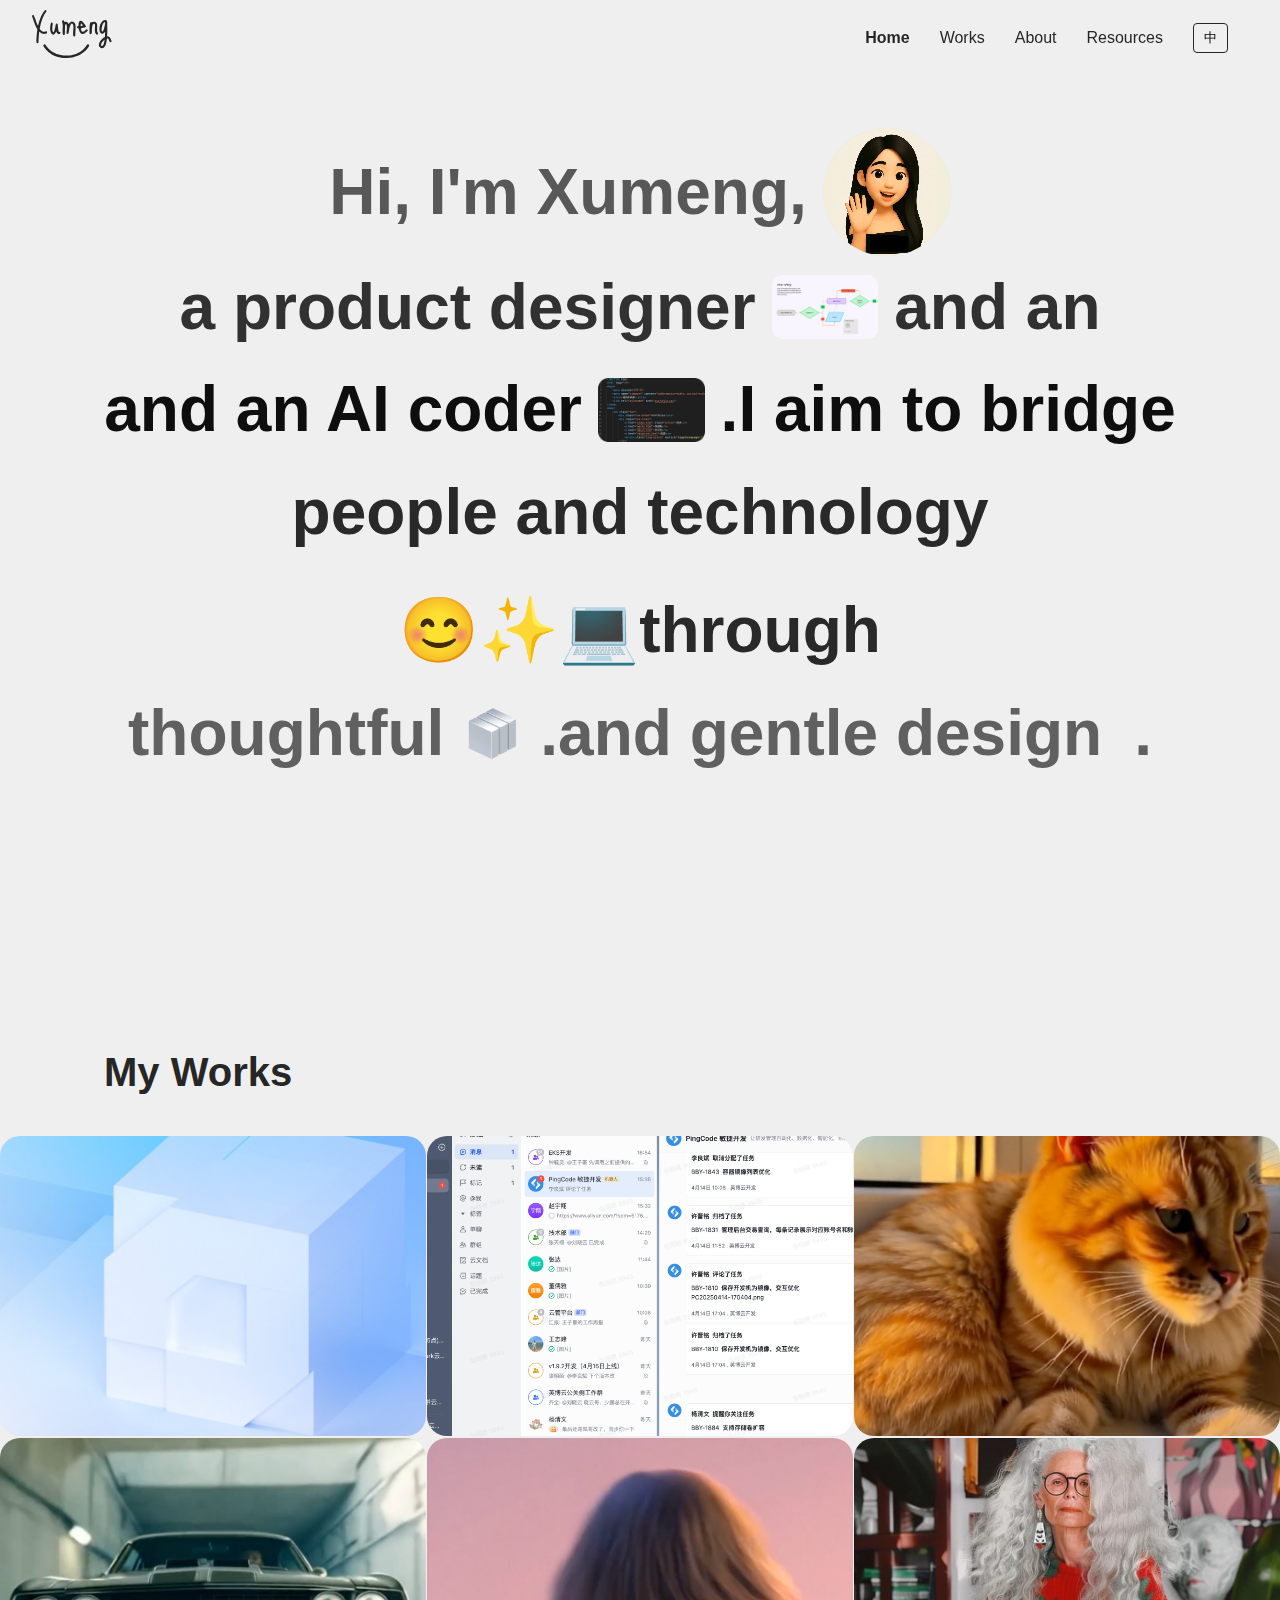
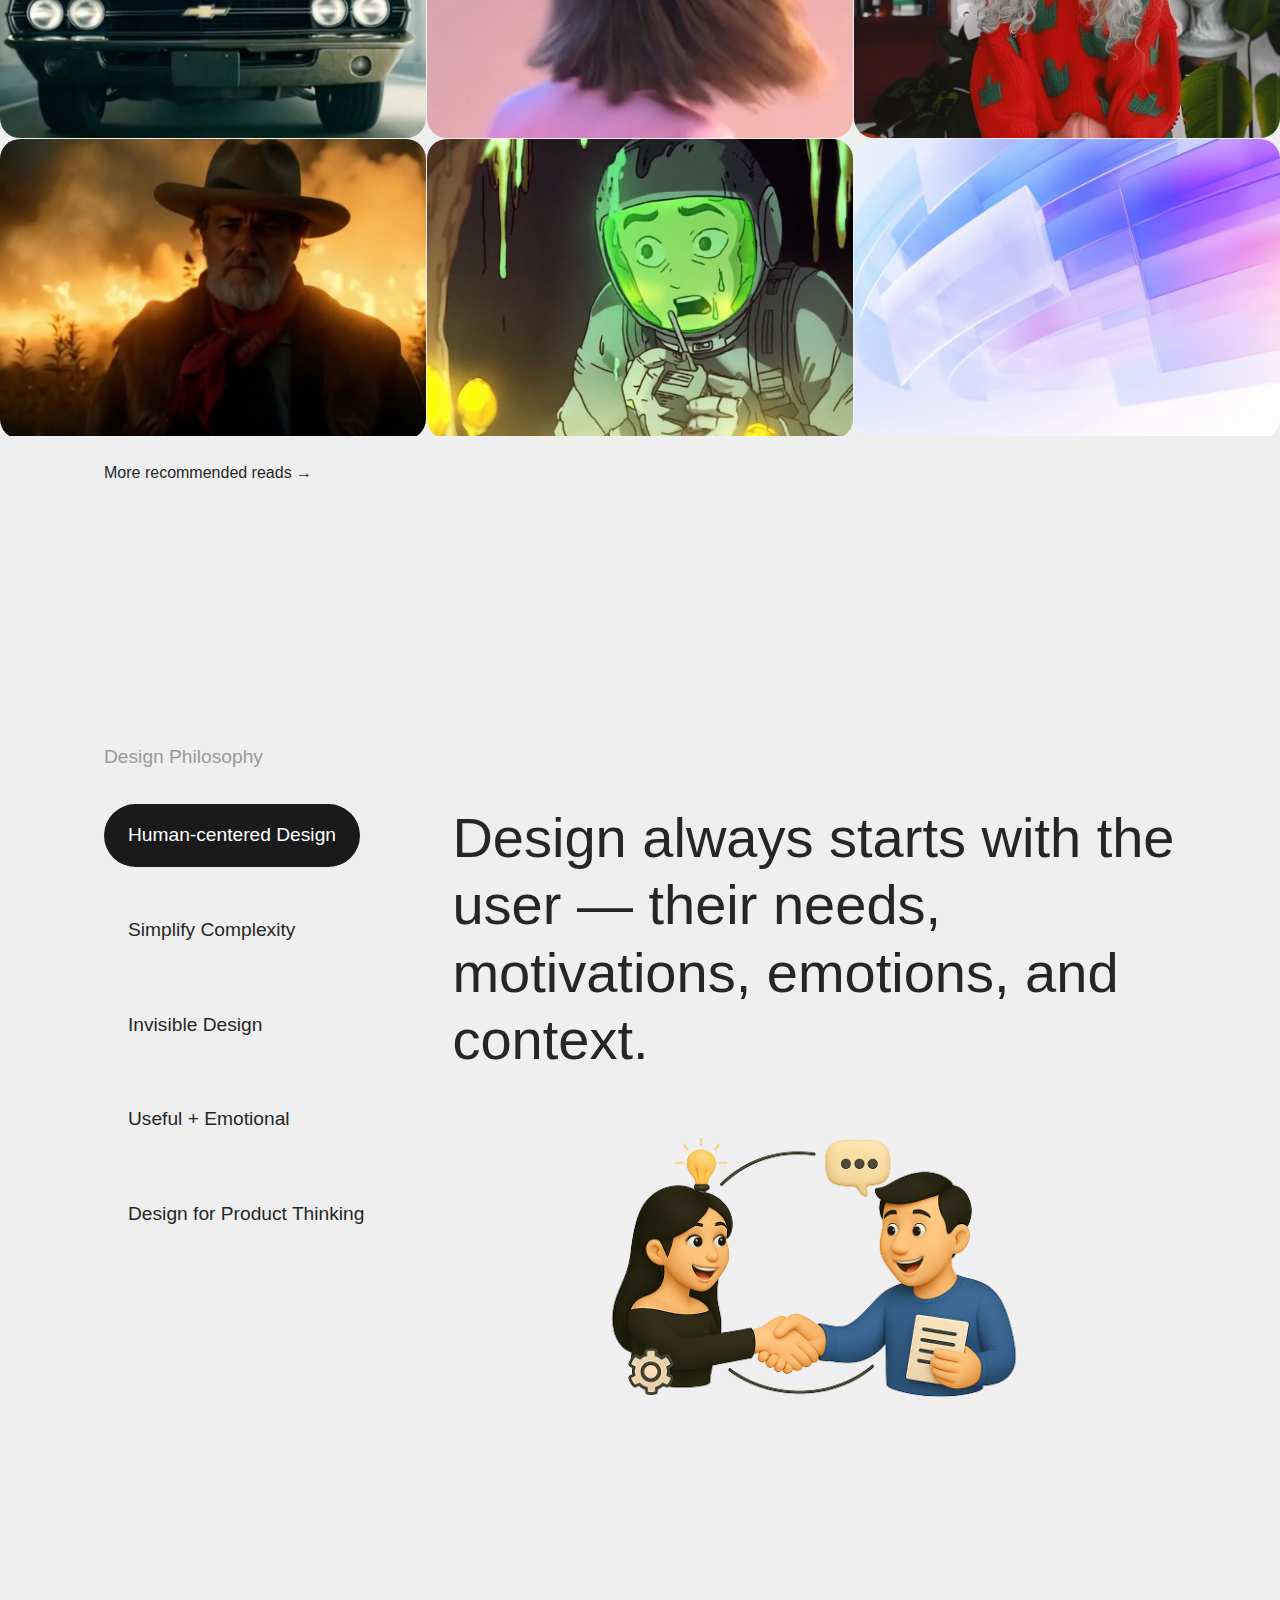
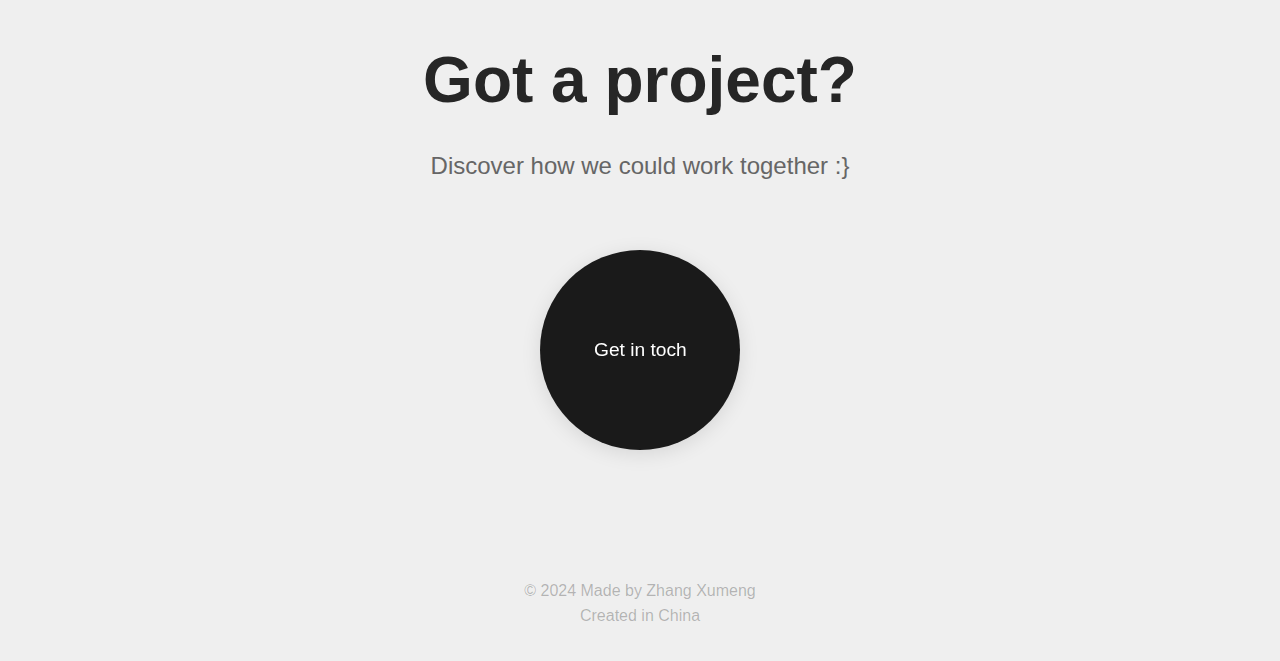
==== index.html @ 0efb1b3d "Initial commit: Portfolio website with animations" ====
<!DOCTYPE html>
<html lang="zh">
<head>
    <meta charset="UTF-8">
    <meta name="viewport" content="width=device-width, initial-scale=1.0">
    <title>Xumeng's Portfolio</title>
    <link rel="stylesheet" href="css/style.css">
</head>
<body>
    <nav class="nav">
        <div class="nav-brand">
            <img src="assets/logo.svg" alt="Logo" class="logo">
        </div>
        <div class="nav-links">
            <a href="index.html" class="active">Home</a>
            <a href="works.html">Works</a>
            <a href="about.html">About</a>
            <a href="resources.html">Resources</a>
            <button class="lang-switch" onclick="toggleLanguage()">EN</button>
        </div>
    </nav>

    <main class="container">
        <section class="section">
                <div class="hero-content">
                    <div class="text-line">Hi, I'm Xumeng,<video autoplay loop muted playsinline class="avatar">
                        <source src="assets/avatar.mp4" type="video/mp4">
                    </video></div>
                    <div class="text-line">a product designer <img src="assets/figmar.png" alt="Design Icon" class="icon">and an </div>
                    <div class="text-line">and an AI coder <img src="assets/coder.png" alt="Code Icon" class="icon">.I aim to bridge </div>
                    <div class="text-line">people and technology <span class="emoji">😊✨💻through </span></div>
                    <div class="text-line">thoughtful <img src="assets/thinking.png" alt="thinking" class="icon">.and gentle design</span><span class="emoji"></span>.</div>
                </div>
        </section>

        <section class="section">
            <h2>My Works</h2>
            <div class="works-grid">
                <!-- 第一列 -->
                <div class="works-column">
                    <div class="works-track">
                        <div class="work-item" style="background-image: url('assets/homeworks/work1.jpg')"></div>
                        <div class="work-item" style="background-image: url('assets/homeworks/work2.jpg')"></div>
                        <div class="work-item" style="background-image: url('assets/homeworks/work3.jpg')"></div>
                        <!-- 重复项用于无缝滚动 -->
                        <div class="work-item" style="background-image: url('assets/homeworks/work1.jpg')"></div>
                        <div class="work-item" style="background-image: url('assets/homeworks/work2.jpg')"></div>
                        <div class="work-item" style="background-image: url('assets/homeworks/work3.jpg')"></div>
                    </div>
                </div>

                <!-- 第二列 -->
                <div class="works-column">
                    <div class="works-track">
                        <div class="work-item" style="background-image: url('assets/homeworks/work4.jpg')"></div>
                        <div class="work-item" style="background-image: url('assets/homeworks/work5.jpg')"></div>
                        <div class="work-item" style="background-image: url('assets/homeworks/work6.jpg')"></div>
                        <!-- 重复项用于无缝滚动 -->
                        <div class="work-item" style="background-image: url('assets/homeworks/work4.jpg')"></div>
                        <div class="work-item" style="background-image: url('assets/homeworks/work5.jpg')"></div>
                        <div class="work-item" style="background-image: url('assets/homeworks/work6.jpg')"></div>
                    </div>
                </div>

                <!-- 第三列 -->
                <div class="works-column">
                    <div class="works-track">
                        <div class="work-item" style="background-image: url('assets/homeworks/work7.jpg')"></div>
                        <div class="work-item" style="background-image: url('assets/homeworks/work8.jpg')"></div>
                        <div class="work-item" style="background-image: url('assets/homeworks/work9.jpg')"></div>
                        <!-- 重复项用于无缝滚动 -->
                        <div class="work-item" style="background-image: url('assets/homeworks/work7.jpg')"></div>
                        <div class="work-item" style="background-image: url('assets/homeworks/work8.jpg')"></div>
                        <div class="work-item" style="background-image: url('assets/homeworks/work9.jpg')"></div>
                    </div>
                </div>
            </div>
            <a href="works.html" class="more-works">More recommended reads →</a>
        </section>


        <section class="section">
            <div class="tag-container">Design Philosophy</div>
            <div class="philosophy-container">
                <div class="philosophy-list-container">
                    <ul class="philosophy-list">
                        <li class="active" data-key="human-centered">Human-centered Design</li>
                        <li data-key="simplify">Simplify Complexity</li>
                        <li data-key="invisible">Invisible Design</li>
                        <li data-key="emotional">Useful + Emotional</li>
                        <li data-key="product">Design for Product Thinking</li>
                    </ul>
                </div>
                <div class="philosophy-content">
                    <div class="content-wrapper">
                        <h2 class="philosophy-title">Design always starts with the user — their needs, motivations, emotions, and context.</h2>
                        <img src="assets/philosophy/design-illustration.png" alt="Design Philosophy Illustration" class="philosophy-image">
                    </div>
                </div>
            </div>
        </section>

       

        <section class="contact">
            <h2>Got a project?</h2>
            <p>Discover how we could work together :}</p>
            <div class="contact-button-container">
                <button class="get-in-touch"><span>Get in toch</span></button>
                <div class="contact-avatars">
                    <img src="assets/contact/avatar-1.png" alt="Avatar" class="contact-avatar">
                    <img src="assets/contact/avatar-2.png" alt="Avatar" class="contact-avatar">
                    <img src="assets/contact/avatar-3.png" alt="Avatar" class="contact-avatar">
                    <img src="assets/contact/avatar-4.png" alt="Avatar" class="contact-avatar">
                </div>
            </div>
        </section>
    </main>

    <footer>
        <p>© 2024 Made by Zhang Xumeng</p>
        <p>Created in China</p>
    </footer>

    <script src="js/translations.js"></script>
    <script src="js/main.js"></script>
</body>
</html>
---- css/style.css ----
/* ==========================================================================
   全局变量和基础设置
   ========================================================================== */

:root {
    /* 颜色系统 */
    --primary-color: rgb(38, 38, 38);        /* 主要文字颜色，用于标题和重要文本 */
    --secondary-color: #666;                  /* 次要文字颜色，用于正文和描述性文本 */
    --tertiary-color: rgba(0, 0, 0, 0.26);   /* 三级文字颜色，用于辅助信息和页脚 */
    --background-color: rgb(239, 239, 239);   /* 背景颜色，提供舒适的阅读体验 */
    --accent-color: #3d16ff;                  /* 强调色，用于交互元素和高亮显示 */

    /* 布局系统 */
    --spacing-unit: 20px;                     /* 基础间距单位，用于保持布局的一致性 */
    --max-width: 1200px;                      /* 内容区域最大宽度，确保在大屏幕上不会过宽 */
    --min-width: 1024px;                      /* 最小宽度限制，确保在小屏幕上不会过窄 */
}

/* 重置默认样式 */
* {
    margin: 0;
    padding: 0;
    box-sizing: border-box;                   /* 确保padding和border不会影响元素的实际宽度 */
}

/* ==========================================================================
   基础布局和排版
   ========================================================================== */

body {
    font-family: -apple-system, BlinkMacSystemFont, "Helvetica Neue", Helvetica, "Segoe UI", Roboto, Oxygen, Ubuntu, Cantarell, sans-serif;
    line-height: 1.6;                         /* 行高设置为1.6，提供良好的阅读体验 */
    color: var(--primary-color);
    background-color: var(--background-color);
    min-width: var(--min-width);
}

/* ==========================================================================
   导航栏样式
   ========================================================================== */

.nav {
    position: fixed;                          /* 固定定位，始终显示在页面顶部 */
    top: 0;
    left: 0;
    right: 0;
    padding: 10px 32px;                      /* 上下内边距较小，左右内边距较大，提供更好的视觉平衡 */
    display: flex;
    justify-content: space-between;           /* 两端对齐，logo在左，导航链接在右 */
    align-items: center;
    z-index: 1000;                           /* 确保导航栏始终显示在其他内容之上 */
}

.nav-brand .logo {
    height: 3rem;                            /* 较大的logo尺寸，提高品牌识别度 */
}

.nav-links {
    display: flex;
    gap: 30px;                               /* 导航链接之间的间距 */
    align-items: center;
    backdrop-filter: blur(10px);             /* 毛玻璃效果，增加视觉层次感 */
    background-color: rgba(239, 239, 239, 0.20);  /* 半透明背景，与毛玻璃效果配合 */
    padding: 10px 20px;                      /* 内边距，使导航链接区域更加突出 */
    border-radius: 10px;                     /* 圆角，增加现代感 */
}

.nav-links a {
    text-decoration: none;
    color: var(--primary-color);
    transition: color 0.3s ease;             /* 颜色过渡动画，提供平滑的交互体验 */
}

.nav-links a:hover,
.nav-links a.active {
    font-weight: 600;                        /* 悬停和激活状态使用加粗字体，提供视觉反馈 */
}

/* 语言切换按钮样式 */
.lang-switch {
    background: none;
    border: 1px solid var(--primary-color);
    padding: 5px 10px;
    border-radius: 4px;
    cursor: pointer;
    transition: all 0.3s ease;               /* 所有属性都添加过渡动画 */
}

.lang-switch:hover {
    background-color: var(--primary-color);
    color: var(--background-color);
}

/* ==========================================================================
   主要内容区域
   ========================================================================== */

.container {
    max-width: var(--max-width);
    margin: 0 auto;
    position: relative;
}

.section {
    position: relative;
    width: 100%;
    padding: 8rem 4rem;
    align-items: center;                     /* 垂直居中 */
}

.divider {
    border: 1px solid #ff0000;
    margin: 2rem 0;
}

.tag-container {
    font-size: 1.2rem;
    color: #999;
    margin-bottom: 2rem;
}

h2 {
    font-size: 2.5rem;
    margin-bottom: 2rem;
}

/* ==========================================================================
   英雄区域（首页顶部区域）
   ========================================================================== */

/* 标题描述文本样式 */
.hero-content { 
    font-size: 4rem;
    line-height: 1.6;
    font-weight: 600;
    margin: 0 auto;
    display: flex;
    flex-direction: column;
    justify-content: center;
    text-align: center;
}

.hero-content .text-line {
    color: var(--primary-color);
    display: flex;
    align-items: center;
    justify-content: center;
    gap: 1rem;
    flex-wrap: wrap;
    width: 100%;
    word-break: break-word;
    transition: color 0.1s ease; /* 缩短过渡时间使效果更明显 */
}

.hero-content .emoji {
    display: inline-flex;
    align-items: center;
}

.avatar {
    width: 8rem;
    height: 8rem; /* 添加高度确保视频保持正方形 */
    border-radius: 50%;
    display: inline-block;
    vertical-align: middle;
    flex-shrink: 0;
    object-fit: cover; /* 确保视频填充整个区域 */
    background: rgba(0,0,0,0.05); /* 添加背景色，防止加载时出现空白 */
}

.hero-content .icon {
    height: 4rem;
    display: inline-block;
    vertical-align: middle;
    flex-shrink: 0; /* 防止图片被压缩 */
}

/* ==========================================================================
   设计理念部分
   ========================================================================== */

/* 设计理念部分容器 */
.philosophy-container {
    display: grid;
    grid-template-columns: 1fr 3fr;  /* 左边占1份，右边占3份 */
    gap: 4rem;                       /* 左右两栏之间的间距 */
    padding: 0rem 0;
    align-items: start;              /* 顶部对齐 */
}

/* 左侧列表容器 */
.philosophy-list-container {
    grid-column: 1 / 2;             /* 占据第一列 */
    position: sticky;               /* 使列表在滚动时保持固定 */
}

/* 右侧内容区域 */
.philosophy-content {
    grid-column: 2 / 3;             /* 占据第二列 */
    opacity: 1;
    transition: opacity 0.3s ease;
}

/* 设计理念列表的基础样式 */
.philosophy-list {
    list-style: none;
    display: flex;
    flex-direction: column;        /* 垂直排列 */
    gap: 1rem;                    /* 增加间距，从0.2rem改为1rem */
    align-items: flex-start;      /* 左对齐 */
    width: 100%;                  /* 占满容器宽度 */
}

/* 列表项的样式设置 */
.philosophy-list li {
    font-size: 1.2rem;
    padding: 1rem 1.5rem;
    margin-bottom: 1rem;
    cursor: pointer;
    color: var(--primary-color);
    border-radius: 100px;
    transition: background-color 0.3s ease, color 0.3s ease;
    text-align: center;
    display: inline-block;     /* ✅ 保持内容宽度自适应 */
    background-color: transparent;
    white-space: nowrap;       /* ✅ 防止文字换行导致宽度撑开 */
}

/* 鼠标悬停时加一点浅灰背景 */
.philosophy-list li:hover {
    background-color: rgba(0, 0, 0, 0.06);
}

/* 激活状态：黑底白字 */
.philosophy-list li.active {
    background-color: #1a1a1a;
    color: #ffffff;
    font-weight: 500;
}

/* 可选：激活状态悬停不变色 */
.philosophy-list li.active:hover {
    background-color: #1a1a1a;
}

.philosophy-title {
    font-size: 3.5rem;
    line-height: 1.2;
    margin-bottom: 4rem;
    transition: opacity 0.3s ease;
}

.philosophy-image {
    width: 100%;
    height: auto;
    border-radius: 12px;
    gap: 0.1rem;  /* 按照要求调整间距 */
}

.philosophy-image.show {
    opacity: 1;
}

/* ==========================================================================
   作品展示区域
   ========================================================================== */



/* 作品网格容器 */
.works-grid {
    display: grid;
    grid-template-columns: repeat(3, minmax(0, 1fr));
    gap: 0.1rem;
    height: 100vh;

    /* ✅ 脱离容器限制、铺满视口 */
    position: relative;
    left: 50%;
    right: 50%;
    width: 100vw;
    transform: translateX(-50%); /* 居中定位 */

    /* ✅ 内边距让内容不贴屏幕边缘 */
    box-sizing: border-box;
}
/* 作品列容器 */
.works-column {
    display: flex;
    flex-direction: column;
    height: 100%;
    overflow: hidden;
    width: 100%;  /* 确保列占满宽度 */
}

/* 作品项容器 */
.works-track {
    display: flex;
    flex-direction: column;
    animation-duration: 40s;
    animation-timing-function: linear;
    animation-iteration-count: infinite;
    width: 100%;  /* 确保轨道占满列宽度 */
}

/* 向上滚动的列（第2列） */
.works-column:nth-child(2) .works-track {
    animation-name: scrollUp;
}

/* 向下滚动的列（第1、3列） */
.works-column:nth-child(1) .works-track,
.works-column:nth-child(3) .works-track {
    animation-name: scrollDown;
}

/* 作品项样式 */
.work-item {
    background-color: #f5f5f5;
    margin-bottom: 0.1rem;
    border-radius: 20px;
    overflow: hidden;
    flex-shrink: 0;
    height: 300px;
    width: 100%;  /* 确保作品项占满轨道宽度 */
    background-size: cover;
    background-position: center;
    background-repeat: no-repeat;
}

/* 向上滚动动画 */
@keyframes scrollUp {
    0% {
        transform: translateY(0);
    }
    100% {
        transform: translateY(-50%);
    }
}

/* 向下滚动动画 */
@keyframes scrollDown {
    0% {
        transform: translateY(-50%);
    }
    100% {
        transform: translateY(0);
    }
}

.more-works {
    display: inline-block;
    text-decoration: none;
    color: var(--primary-color);
    margin-top: 1.5rem;
    font-weight: 500;
    transition: color 0.3s ease;
}

.more-works:hover {
    color: var(--accent-color);
}

/* ==========================================================================
   联系区域
   ========================================================================== */

.contact {
    text-align: center;
    margin: 6rem 0;
    position: relative;  /* 添加相对定位 */
}

.contact h2 {
    font-size: 4rem;
    margin-bottom: 1rem;
}

.contact p {
    font-size: 1.5rem;
    color: var(--secondary-color);
    margin-bottom: 4rem;
}

.contact-button-container {
    position: relative;
    width: 200px;
    height: 200px;
    margin: 0 auto;
    z-index: 2;  /* 确保按钮容器在上层 */
}

.get-in-touch {
    width: 200px;
    height: 200px;
    border-radius: 50%;
    background-color: #1a1a1a;
    color: white;
    border: none;
    cursor: pointer;
    font-size: 1.2rem;
    position: relative;
    overflow: hidden;
    z-index: 2;
    transform: scale(1);
    transition: transform 0.5s cubic-bezier(0.34, 1.56, 0.64, 1),
                box-shadow 0.4s ease;
    will-change: transform, box-shadow;
    box-shadow: 0 4px 20px rgba(0, 0, 0, 0.1);
}

.get-in-touch:hover {
    transform: scale(1.05);
    box-shadow: 0 10px 30px rgba(0, 0, 0, 0.15);
}

.get-in-touch:active {
    transform: scale(0.98);
    transition-duration: 0.3s;
    box-shadow: 0 2px 10px rgba(0, 0, 0, 0.1);
}

.get-in-touch span {
    position: relative;
    z-index: 2;
    display: inline-block;
    transition: transform 0.5s cubic-bezier(0.34, 1.56, 0.64, 1);
    will-change: transform;
}

.get-in-touch:hover span {
    transform: scale(1.02);
}

.get-in-touch:active span {
    transform: scale(0.98);
    transition-duration: 0.3s;
}

.contact-avatars {
    position: absolute;
    top: 50%;
    left: 50%;
    transform: translate(-50%, -50%);
    width: 400px;
    height: 400px;
    opacity: 1;  /* 改为始终可见 */
    visibility: visible;  /* 改为始终可见 */
    z-index: 1;  /* 确保在按钮下层 */
    pointer-events: none;
}

.contact-avatar {
    position: absolute;
    opacity: 1;
    transform-origin: center bottom;
    transition: all 0.6s cubic-bezier(0.4, 0, 0.2, 1),
                filter 0.4s ease,
                transform 0.4s cubic-bezier(0.34, 1.56, 0.64, 1);
    filter: drop-shadow(0 4px 10px rgba(0, 0, 0, 0.1));
    will-change: transform, filter;
}

/* 所有头像的初始位置都在圆圈底部中心 */
.contact-avatar:nth-child(1) {
    width: 107px;
    height: 120px;
    left: 50%;
    bottom: 50%;
    transform: translate(-50%, 50%) scale(0.8);
}

.contact-avatar:nth-child(2) {
    width: 58px;
    height: 66px;
    bottom: 50%;
    left: 50%;
    transform: translate(-50%, 50%) scale(0.8);
}

.contact-avatar:nth-child(3) {
    width: 75px;
    height: 95px;
    bottom: 50%;
    left: 50%;
    transform: translate(-50%, 50%) scale(0.8);
}

.contact-avatar:nth-child(4) {
    width: 40px;
    height: 51px;
    bottom: 50%;
    left: 50%;
    transform: translate(-50%, 50%) scale(0.8);
}

/* hover状态时的最终位置 */
.contact-button-container:hover .contact-avatars {
    opacity: 1;
    visibility: visible;
}

.contact-button-container:hover .contact-avatar {
    filter: drop-shadow(0 8px 20px rgba(0, 0, 0, 0.15));
}

/* 为每个头像设置不同的最终位置和延迟 */
.contact-button-container:hover .contact-avatar:nth-child(1) {
    transition-delay: 0.3s;
    transform: translate(calc(-100% - 100px), calc(20% + 80px)) rotate(-30deg) scale(1);
    filter: drop-shadow(0 8px 20px rgba(0, 0, 0, 0.15));
}

.contact-button-container:hover .contact-avatar:nth-child(2) {
    transition-delay: 0.25s;
    transform: translate(calc(-100% - 120px), calc(-50% - 20px)) rotate(-15deg) scale(0.8);
    filter: drop-shadow(0 8px 20px rgba(0, 0, 0, 0.15));
}

.contact-button-container:hover .contact-avatar:nth-child(3) {
    transition-delay: 0.25s;
    transform: translate(calc(60% + 60px), calc(-20% - 20px)) rotate(24deg) scale(1);
    filter: drop-shadow(0 8px 20px rgba(0, 0, 0, 0.15));
}

.contact-button-container:hover .contact-avatar:nth-child(4) {
    transition-delay: 0.2s;
    transform: translate(calc(100% + 100px), calc(40% + 40px)) rotate(50deg) scale(1);
    filter: drop-shadow(0 8px 20px rgba(0, 0, 0, 0.15));
}

/* 添加hover时的弹性动画 */
@keyframes bounceIn {
    0% {
        transform: translate(-50%, 50%) scale(0.8);
    }
    50% {
        transform: translate(-50%, 50%) scale(1.1);
    }
    100% {
        transform: translate(-50%, 50%) scale(1);
    }
}

/* 头像回到原位的过渡效果 */
.contact-avatar {
    will-change: transform, opacity;  /* 优化动画性能 */
}

.contact-button-container:not(:hover) .contact-avatar {
    transition: all 0.5s cubic-bezier(0.4, 0, 0.2, 1);
}

/* ==========================================================================
   页脚
   ========================================================================== */

footer {
    text-align: center;
    padding: 2rem;
    color: var(--tertiary-color);            /* 使用较浅的颜色，降低视觉重要性 */
}

/* ==========================================================================
   工具箱部分
   ========================================================================== */

.tools-section {
    margin: 6rem 0;
}

.tools-track {
    display: flex;
    gap: 20px;                               /* 工具图标之间的间距 */
    padding-right: 40px;                     /* 右侧内边距，为动画留出空间 */
    animation: slideTools 20s linear infinite;  /* 无限循环的滑动动画 */
}

@keyframes slideTools {
    0% {
        transform: translateX(0);             /* 起始位置 */
    }
    100% {
        transform: translateX(calc(-100% - 40px));  /* 结束位置，考虑内边距 */
    }
}

.tools-track:hover {
    animation-play-state: paused;            /* 悬停时暂停动画 */
}

.tools-track img {
    width: 68px;
    height: 68px;
    object-fit: contain;                     /* 保持图片比例 */
    flex-shrink: 0;                          /* 防止图片被压缩 */
    border-radius: 8px;                      /* 圆角图标 */
    transition: transform 0.3s ease;         /* 缩放过渡动画 */
}

.tools-track img:hover {
    transform: scale(1.1);                   /* 悬停时放大 */
}

/* 作品集页面样式 */
.works-page {
    padding-top: 150px;
}

.works-header {
    text-align: center;
    margin-bottom: 80px;
}

.works-header h1 {
    font-size: 3.5rem;
    margin-bottom: 20px;
}

.works-header .subtitle {
    font-size: 1.5rem;
    color: var(--secondary-color);
    margin-bottom: 10px;
}

.works-header .confidential {
    font-size: 1rem;
    color: var(--secondary-color);
    opacity: 0.8;
}

.works-showcase {
    max-width: 1400px;
    margin: 0 auto;
}



.work-content {
    display: grid;
    grid-template-columns: 1fr 1.2fr;
    gap: 60px;
    align-items: center;
}

.work-info {
    padding-right: 20px;
}

.work-info h2 {
    font-size: 2.5rem;
    margin-bottom: 20px;
}

.work-description {
    font-size: 1.1rem;
    color: var(--secondary-color);
    margin-bottom: 30px;
    line-height: 1.8;
}

.work-tags {
    display: flex;
    gap: 10px;
    margin-bottom: 30px;
    flex-wrap: wrap;
}

.tag {
    background-color: rgba(255, 105, 180, 0.1);
    color: var(--accent-color);
    padding: 8px 16px;
    border-radius: 20px;
    font-size: 0.9rem;
}

.view-project {
    display: inline-block;
    background-color: var(--primary-color);
    color: white;
    padding: 12px 24px;
    border-radius: 8px;
    text-decoration: none;
    font-weight: 500;
    transition: all 0.3s ease;
}

.view-project:hover {
    transform: translateY(-2px);
    box-shadow: 0 5px 15px rgba(0, 0, 0, 0.1);
}

.work-preview {
    position: relative;
    border-radius: 10px;
    overflow: hidden;
}

.work-preview img {
    width: 100%;
    height: auto;
    display: block;
    border-radius: 8px;
    transition: transform 0.3s ease;
}

.work-preview:hover img {
    transform: scale(1.02);
}

/* 资源页面样式 */
.resources-page {
    padding-top: 120px;
    max-width: 1200px;
}

.resources-header {
    text-align: center;
    margin-bottom: 80px;
}

.resources-header h1 {
    font-size: 3.5rem;
    margin-bottom: 20px;
}

.resources-header .subtitle {
    font-size: 1.5rem;
    color: var(--secondary-color);
}

/* 书籍部分样式 */
.books-section {
    margin-bottom: 100px;
}

/* 书籍标题样式 */
.books-section h2 {
    font-size: 2.5rem;
    margin-bottom: 40px;
    font-weight: 500;
}

/* 书籍网格布局 */
.books-grid {
    display: grid;
    grid-template-columns: repeat(auto-fit, minmax(300px, 1fr));
    gap: 40px;
}

.book-card {
    background: white;
    border-radius: 15px;
    overflow: hidden;
    box-shadow: 0 10px 30px rgba(0, 0, 0, 0.05);
    transition: transform 0.3s ease;
}

.book-card:hover {
    transform: translateY(-5px);
}

.book-cover {
    position: relative;
    padding-top: 140%;
    overflow: hidden;
    background: #f5f5f5;
}

.book-cover img {
    position: absolute;
    top: 0;
    left: 0;
    width: 100%;
    height: 100%;
    object-fit: cover;
}

.book-info {
    padding: 30px;
}

.book-info h3 {
    font-size: 1.5rem;
    margin-bottom: 10px;
}

.book-info .author {
    color: var(--accent-color);
    margin-bottom: 15px;
    font-weight: 500;
}

.book-info .description {
    color: var(--secondary-color);
    margin-bottom: 20px;
    line-height: 1.6;
}

.book-tags {
    display: flex;
    flex-wrap: wrap;
    gap: 10px;
}

.tools-categories {
    display: grid;
    grid-template-columns: repeat(auto-fit, minmax(300px, 1fr));
    gap: 60px;
}

.tool-category h3 {
    font-size: 1.8rem;
    margin-bottom: 30px;
    color: var(--primary-color);
}

.tools-list {
    display: grid;
    gap: 30px;
}

.tool-card {
    display: flex;
    align-items: center;
    padding: 20px;
    background: white;
    border-radius: 12px;
    box-shadow: 0 5px 20px rgba(0, 0, 0, 0.05);
    transition: transform 0.3s ease;
}

.tool-card:hover {
    transform: translateY(-3px);
}

.tool-card img {
    width: 60px;
    height: 60px;
    object-fit: contain;
    margin-right: 20px;
}

.tool-info {
    flex: 1;
}

.tool-info h4 {
    font-size: 1.2rem;
    margin-bottom: 5px;
}

.tool-info p {
    color: var(--secondary-color);
    font-size: 0.9rem;
    margin-bottom: 10px;
}

.tool-link {
    display: inline-block;
    color: var(--accent-color);
    text-decoration: none;
    font-size: 0.9rem;
    font-weight: 500;
    transition: color 0.3s ease;
}

.tool-link:hover {
    color: var(--primary-color);
}

.content-wrapper {
    max-width: 800px;
    margin: 0 auto;
}

.philosophy-title {
    font-size: 3.5rem;
    line-height: 1.2;
    margin-bottom: 4rem;
    font-weight: 500;
}

.philosophy-image {
    width: 100%;
    height: auto;
    border-radius: 12px;
}

.get-in-touch::before {
    content: '';
    position: absolute;
    width: 5px;
    height: 5px;
    top: var(--y, 50%);
    left: var(--x, 50%);
    background: #004cd0;
    border-radius: 50%;
    transform-origin: center;
    transform: translate(-50%, -50%) scale(0);
    opacity: 0;
    z-index: 1;
    transition: transform 0.6s cubic-bezier(0.4, 0, 0.2, 1), opacity 0.3s ease;
}

.get-in-touch:hover::before {
    transform: translate(-50%, -50%) scale(60);
    opacity: 1;
}

.get-in-touch.animating::before {
    transform: translate(-50%, -50%) scale(60);
    opacity: 0;
}
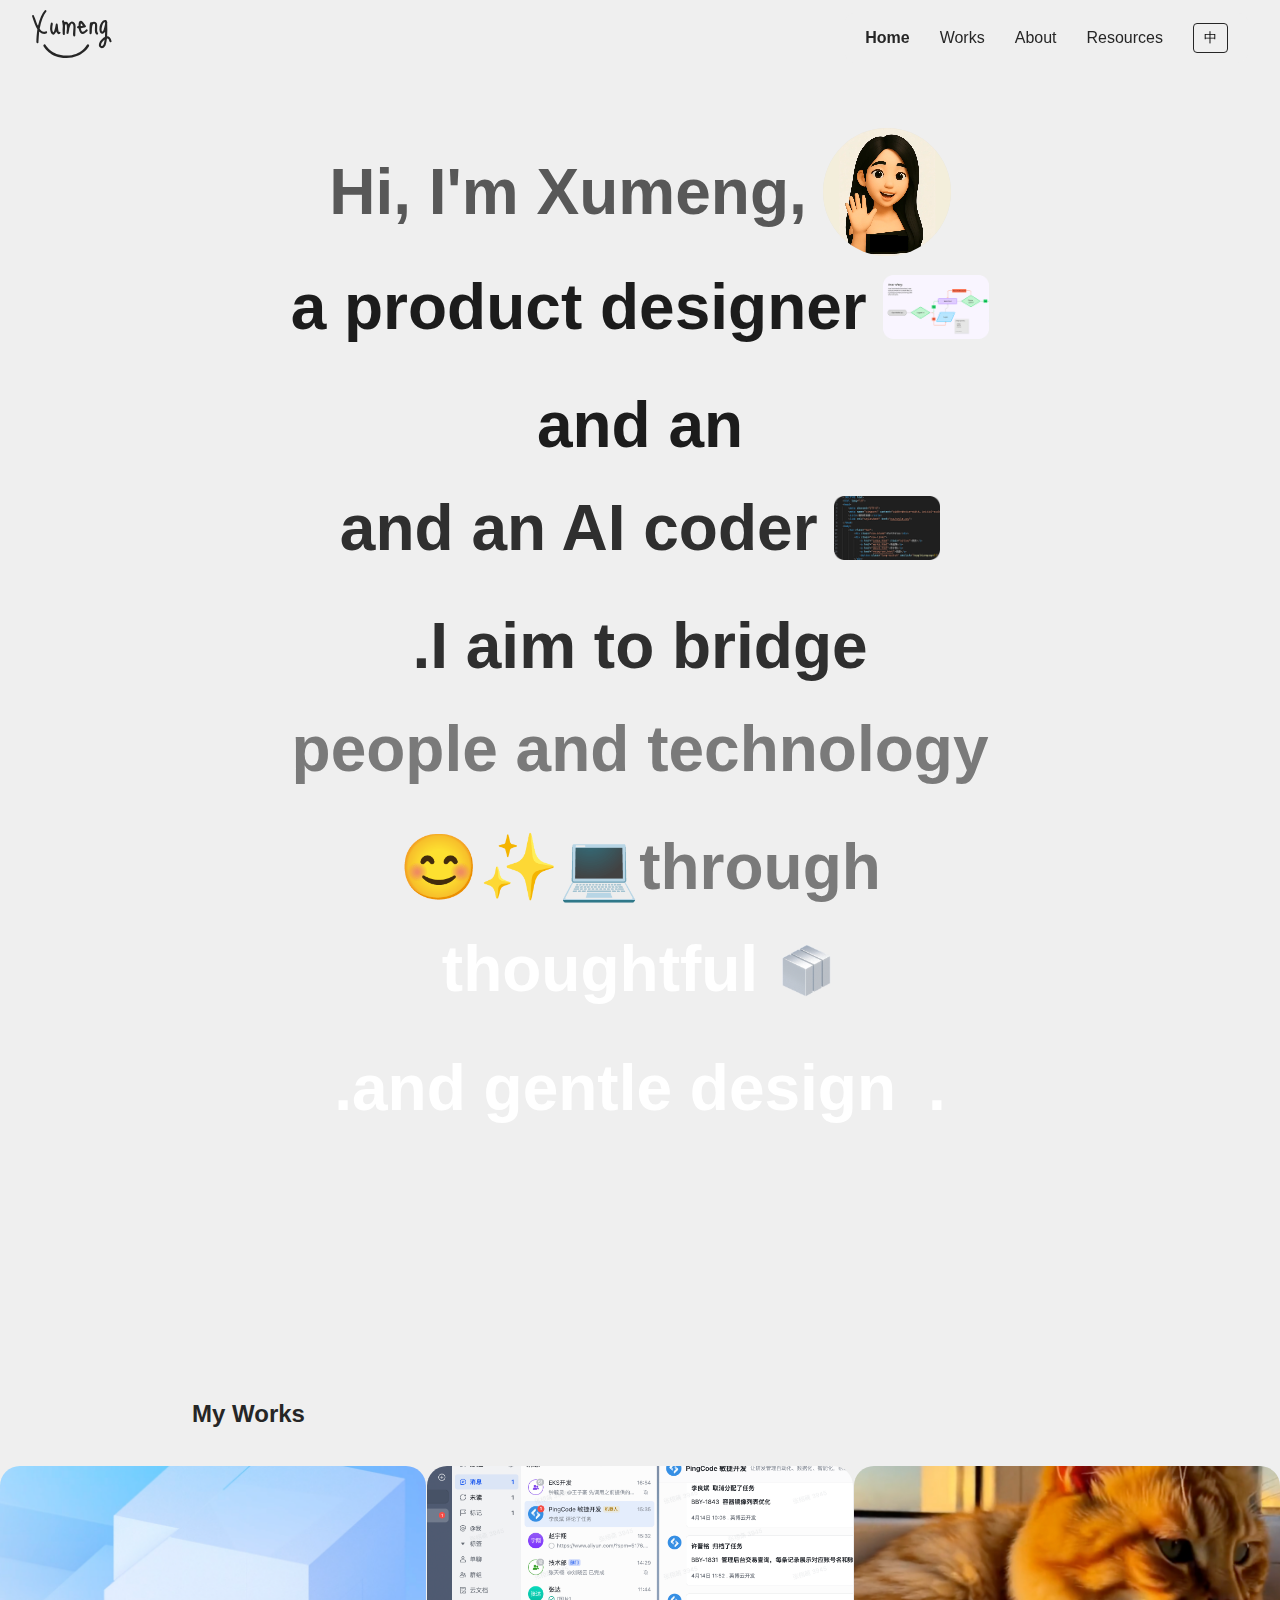
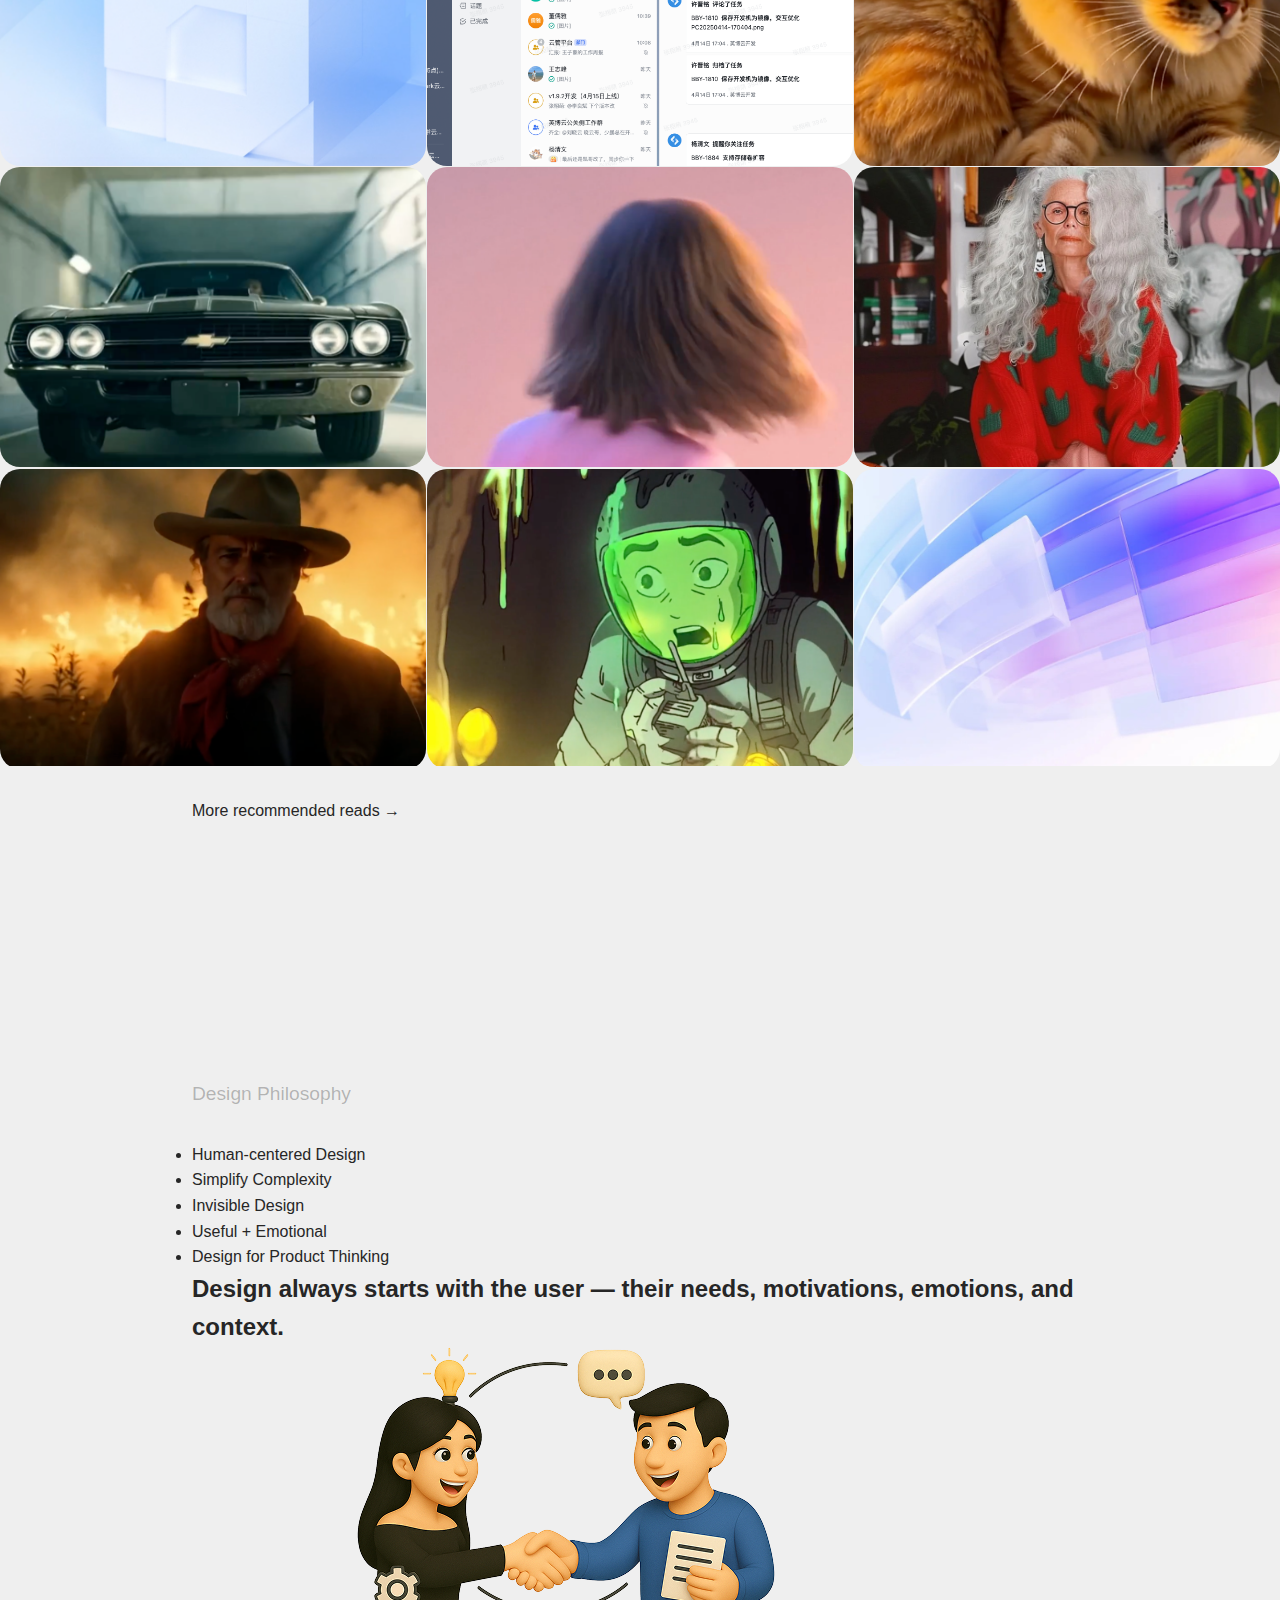
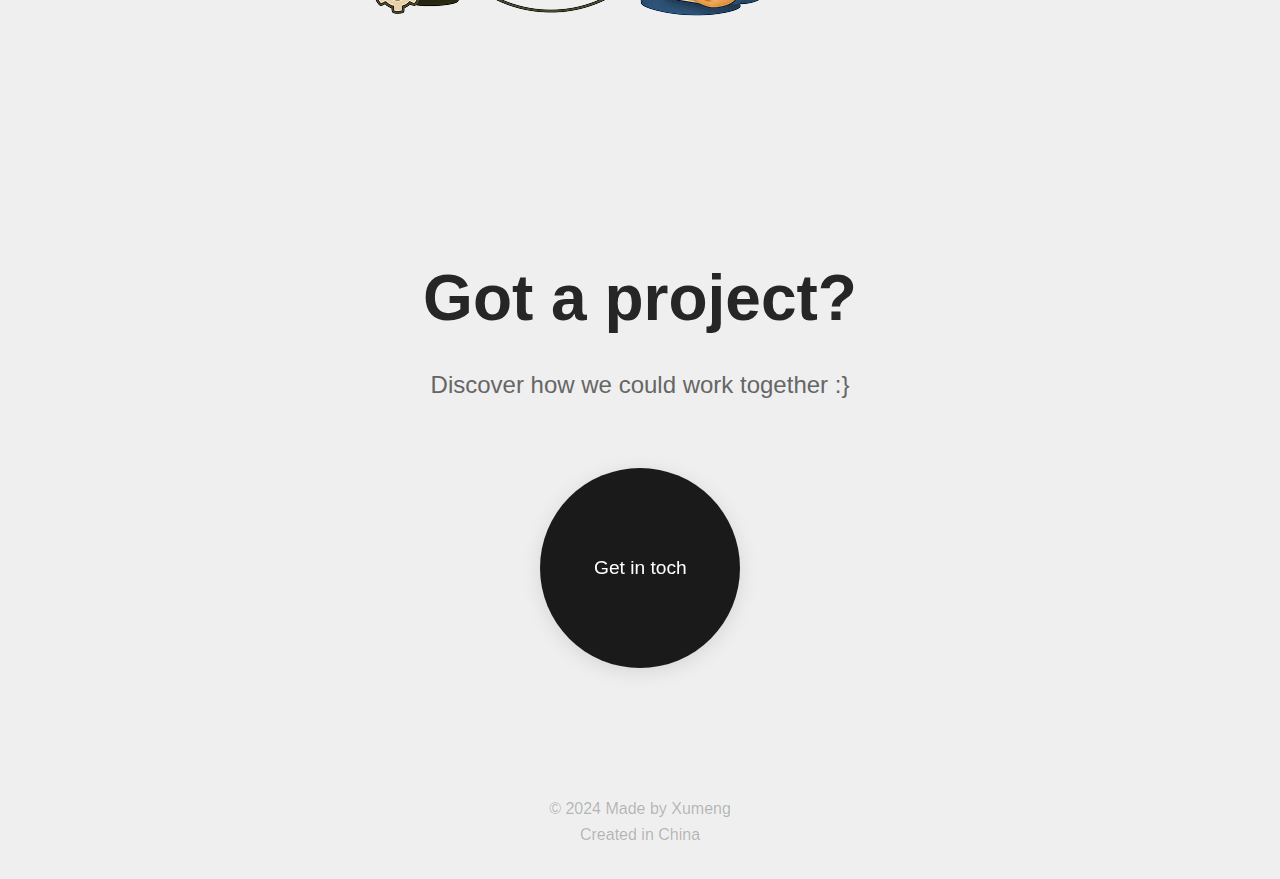
==== commit ac8dd66c: "Update portfolio website - version 1.1" ====
--- a/index.html
+++ b/index.html
@@ -34,7 +34,7 @@
         </section>
 
         <section class="section">
-            <h2>My Works</h2>
+            <h2 class="h2">My Works</h2>
             <div class="works-grid">
                 <!-- 第一列 -->
                 <div class="works-column">
@@ -75,7 +75,7 @@
                     </div>
                 </div>
             </div>
-            <a href="works.html" class="more-works">More recommended reads →</a>
+            <a href="works.html" class="more-link">More recommended reads →</a>
         </section>
 
 
@@ -93,17 +93,17 @@
                 </div>
                 <div class="philosophy-content">
                     <div class="content-wrapper">
-                        <h2 class="philosophy-title">Design always starts with the user — their needs, motivations, emotions, and context.</h2>
+                        <h2 class="h2">Design always starts with the user — their needs, motivations, emotions, and context.</h2>
                         <img src="assets/philosophy/design-illustration.png" alt="Design Philosophy Illustration" class="philosophy-image">
                     </div>
                 </div>
-            </div>
+            </div>  
         </section>
 
        
 
         <section class="contact">
-            <h2>Got a project?</h2>
+            <h2 class="h2">Got a project?</h2>
             <p>Discover how we could work together :}</p>
             <div class="contact-button-container">
                 <button class="get-in-touch"><span>Get in toch</span></button>
@@ -118,7 +118,7 @@
     </main>
 
     <footer>
-        <p>© 2024 Made by Zhang Xumeng</p>
+        <p>© 2024 Made by Xumeng </p>
         <p>Created in China</p>
     </footer>
 
--- a/css/style.css
+++ b/css/style.css
@@ -97,32 +97,53 @@
 
 .container {
     max-width: var(--max-width);
-    margin: 0 auto;
+    margin: 0 12rem;
     position: relative;
+    gap: 10rem;
 }
 
 .section {
+    display: flex;
+    flex-direction: column;   /* 垂直排列 */
+    gap: 2rem;
+    padding: 8rem 0;
     position: relative;
     width: 100%;
-    padding: 8rem 4rem;
-    align-items: center;                     /* 垂直居中 */
-}
-
+}
 .divider {
-    border: 1px solid #ff0000;
-    margin: 2rem 0;
+    border: none;
+    border-top: 1px solid rgba(0, 0, 0, 0.1);
+    margin: 1rem 0;
 }
 
 .tag-container {
     font-size: 1.2rem;
-    color: #999;
-    margin-bottom: 2rem;
-}
-
-h2 {
+    color: var(--tertiary-color);
+}
+
+.title-sub {
     font-size: 2.5rem;
-    margin-bottom: 2rem;
-}
+    color: var(--primary-color);
+    font-weight: 600;
+}
+
+.item-title {
+    font-weight: 600;
+    font-size: 1.2rem;
+    color: var(--primary-color);
+}
+
+.more-link {
+    color: var(--primary-color);
+    text-decoration: none;
+    font-size: 1rem;
+    display: inline-block;
+}
+
+.more-link:hover {
+    text-decoration: underline;
+}
+
 
 /* ==========================================================================
    英雄区域（首页顶部区域）
@@ -175,91 +196,6 @@
     flex-shrink: 0; /* 防止图片被压缩 */
 }
 
-/* ==========================================================================
-   设计理念部分
-   ========================================================================== */
-
-/* 设计理念部分容器 */
-.philosophy-container {
-    display: grid;
-    grid-template-columns: 1fr 3fr;  /* 左边占1份，右边占3份 */
-    gap: 4rem;                       /* 左右两栏之间的间距 */
-    padding: 0rem 0;
-    align-items: start;              /* 顶部对齐 */
-}
-
-/* 左侧列表容器 */
-.philosophy-list-container {
-    grid-column: 1 / 2;             /* 占据第一列 */
-    position: sticky;               /* 使列表在滚动时保持固定 */
-}
-
-/* 右侧内容区域 */
-.philosophy-content {
-    grid-column: 2 / 3;             /* 占据第二列 */
-    opacity: 1;
-    transition: opacity 0.3s ease;
-}
-
-/* 设计理念列表的基础样式 */
-.philosophy-list {
-    list-style: none;
-    display: flex;
-    flex-direction: column;        /* 垂直排列 */
-    gap: 1rem;                    /* 增加间距，从0.2rem改为1rem */
-    align-items: flex-start;      /* 左对齐 */
-    width: 100%;                  /* 占满容器宽度 */
-}
-
-/* 列表项的样式设置 */
-.philosophy-list li {
-    font-size: 1.2rem;
-    padding: 1rem 1.5rem;
-    margin-bottom: 1rem;
-    cursor: pointer;
-    color: var(--primary-color);
-    border-radius: 100px;
-    transition: background-color 0.3s ease, color 0.3s ease;
-    text-align: center;
-    display: inline-block;     /* ✅ 保持内容宽度自适应 */
-    background-color: transparent;
-    white-space: nowrap;       /* ✅ 防止文字换行导致宽度撑开 */
-}
-
-/* 鼠标悬停时加一点浅灰背景 */
-.philosophy-list li:hover {
-    background-color: rgba(0, 0, 0, 0.06);
-}
-
-/* 激活状态：黑底白字 */
-.philosophy-list li.active {
-    background-color: #1a1a1a;
-    color: #ffffff;
-    font-weight: 500;
-}
-
-/* 可选：激活状态悬停不变色 */
-.philosophy-list li.active:hover {
-    background-color: #1a1a1a;
-}
-
-.philosophy-title {
-    font-size: 3.5rem;
-    line-height: 1.2;
-    margin-bottom: 4rem;
-    transition: opacity 0.3s ease;
-}
-
-.philosophy-image {
-    width: 100%;
-    height: auto;
-    border-radius: 12px;
-    gap: 0.1rem;  /* 按照要求调整间距 */
-}
-
-.philosophy-image.show {
-    opacity: 1;
-}
 
 /* ==========================================================================
    作品展示区域
@@ -346,19 +282,6 @@
     100% {
         transform: translateY(0);
     }
-}
-
-.more-works {
-    display: inline-block;
-    text-decoration: none;
-    color: var(--primary-color);
-    margin-top: 1.5rem;
-    font-weight: 500;
-    transition: color 0.3s ease;
-}
-
-.more-works:hover {
-    color: var(--accent-color);
 }
 
 /* ==========================================================================
@@ -561,46 +484,6 @@
     color: var(--tertiary-color);            /* 使用较浅的颜色，降低视觉重要性 */
 }
 
-/* ==========================================================================
-   工具箱部分
-   ========================================================================== */
-
-.tools-section {
-    margin: 6rem 0;
-}
-
-.tools-track {
-    display: flex;
-    gap: 20px;                               /* 工具图标之间的间距 */
-    padding-right: 40px;                     /* 右侧内边距，为动画留出空间 */
-    animation: slideTools 20s linear infinite;  /* 无限循环的滑动动画 */
-}
-
-@keyframes slideTools {
-    0% {
-        transform: translateX(0);             /* 起始位置 */
-    }
-    100% {
-        transform: translateX(calc(-100% - 40px));  /* 结束位置，考虑内边距 */
-    }
-}
-
-.tools-track:hover {
-    animation-play-state: paused;            /* 悬停时暂停动画 */
-}
-
-.tools-track img {
-    width: 68px;
-    height: 68px;
-    object-fit: contain;                     /* 保持图片比例 */
-    flex-shrink: 0;                          /* 防止图片被压缩 */
-    border-radius: 8px;                      /* 圆角图标 */
-    transition: transform 0.3s ease;         /* 缩放过渡动画 */
-}
-
-.tools-track img:hover {
-    transform: scale(1.1);                   /* 悬停时放大 */
-}
 
 /* 作品集页面样式 */
 .works-page {
@@ -729,186 +612,4 @@
     color: var(--secondary-color);
 }
 
-/* 书籍部分样式 */
-.books-section {
-    margin-bottom: 100px;
-}
-
-/* 书籍标题样式 */
-.books-section h2 {
-    font-size: 2.5rem;
-    margin-bottom: 40px;
-    font-weight: 500;
-}
-
-/* 书籍网格布局 */
-.books-grid {
-    display: grid;
-    grid-template-columns: repeat(auto-fit, minmax(300px, 1fr));
-    gap: 40px;
-}
-
-.book-card {
-    background: white;
-    border-radius: 15px;
-    overflow: hidden;
-    box-shadow: 0 10px 30px rgba(0, 0, 0, 0.05);
-    transition: transform 0.3s ease;
-}
-
-.book-card:hover {
-    transform: translateY(-5px);
-}
-
-.book-cover {
-    position: relative;
-    padding-top: 140%;
-    overflow: hidden;
-    background: #f5f5f5;
-}
-
-.book-cover img {
-    position: absolute;
-    top: 0;
-    left: 0;
-    width: 100%;
-    height: 100%;
-    object-fit: cover;
-}
-
-.book-info {
-    padding: 30px;
-}
-
-.book-info h3 {
-    font-size: 1.5rem;
-    margin-bottom: 10px;
-}
-
-.book-info .author {
-    color: var(--accent-color);
-    margin-bottom: 15px;
-    font-weight: 500;
-}
-
-.book-info .description {
-    color: var(--secondary-color);
-    margin-bottom: 20px;
-    line-height: 1.6;
-}
-
-.book-tags {
-    display: flex;
-    flex-wrap: wrap;
-    gap: 10px;
-}
-
-.tools-categories {
-    display: grid;
-    grid-template-columns: repeat(auto-fit, minmax(300px, 1fr));
-    gap: 60px;
-}
-
-.tool-category h3 {
-    font-size: 1.8rem;
-    margin-bottom: 30px;
-    color: var(--primary-color);
-}
-
-.tools-list {
-    display: grid;
-    gap: 30px;
-}
-
-.tool-card {
-    display: flex;
-    align-items: center;
-    padding: 20px;
-    background: white;
-    border-radius: 12px;
-    box-shadow: 0 5px 20px rgba(0, 0, 0, 0.05);
-    transition: transform 0.3s ease;
-}
-
-.tool-card:hover {
-    transform: translateY(-3px);
-}
-
-.tool-card img {
-    width: 60px;
-    height: 60px;
-    object-fit: contain;
-    margin-right: 20px;
-}
-
-.tool-info {
-    flex: 1;
-}
-
-.tool-info h4 {
-    font-size: 1.2rem;
-    margin-bottom: 5px;
-}
-
-.tool-info p {
-    color: var(--secondary-color);
-    font-size: 0.9rem;
-    margin-bottom: 10px;
-}
-
-.tool-link {
-    display: inline-block;
-    color: var(--accent-color);
-    text-decoration: none;
-    font-size: 0.9rem;
-    font-weight: 500;
-    transition: color 0.3s ease;
-}
-
-.tool-link:hover {
-    color: var(--primary-color);
-}
-
-.content-wrapper {
-    max-width: 800px;
-    margin: 0 auto;
-}
-
-.philosophy-title {
-    font-size: 3.5rem;
-    line-height: 1.2;
-    margin-bottom: 4rem;
-    font-weight: 500;
-}
-
-.philosophy-image {
-    width: 100%;
-    height: auto;
-    border-radius: 12px;
-}
-
-.get-in-touch::before {
-    content: '';
-    position: absolute;
-    width: 5px;
-    height: 5px;
-    top: var(--y, 50%);
-    left: var(--x, 50%);
-    background: #004cd0;
-    border-radius: 50%;
-    transform-origin: center;
-    transform: translate(-50%, -50%) scale(0);
-    opacity: 0;
-    z-index: 1;
-    transition: transform 0.6s cubic-bezier(0.4, 0, 0.2, 1), opacity 0.3s ease;
-}
-
-.get-in-touch:hover::before {
-    transform: translate(-50%, -50%) scale(60);
-    opacity: 1;
-}
-
-.get-in-touch.animating::before {
-    transform: translate(-50%, -50%) scale(60);
-    opacity: 0;
-}
+
